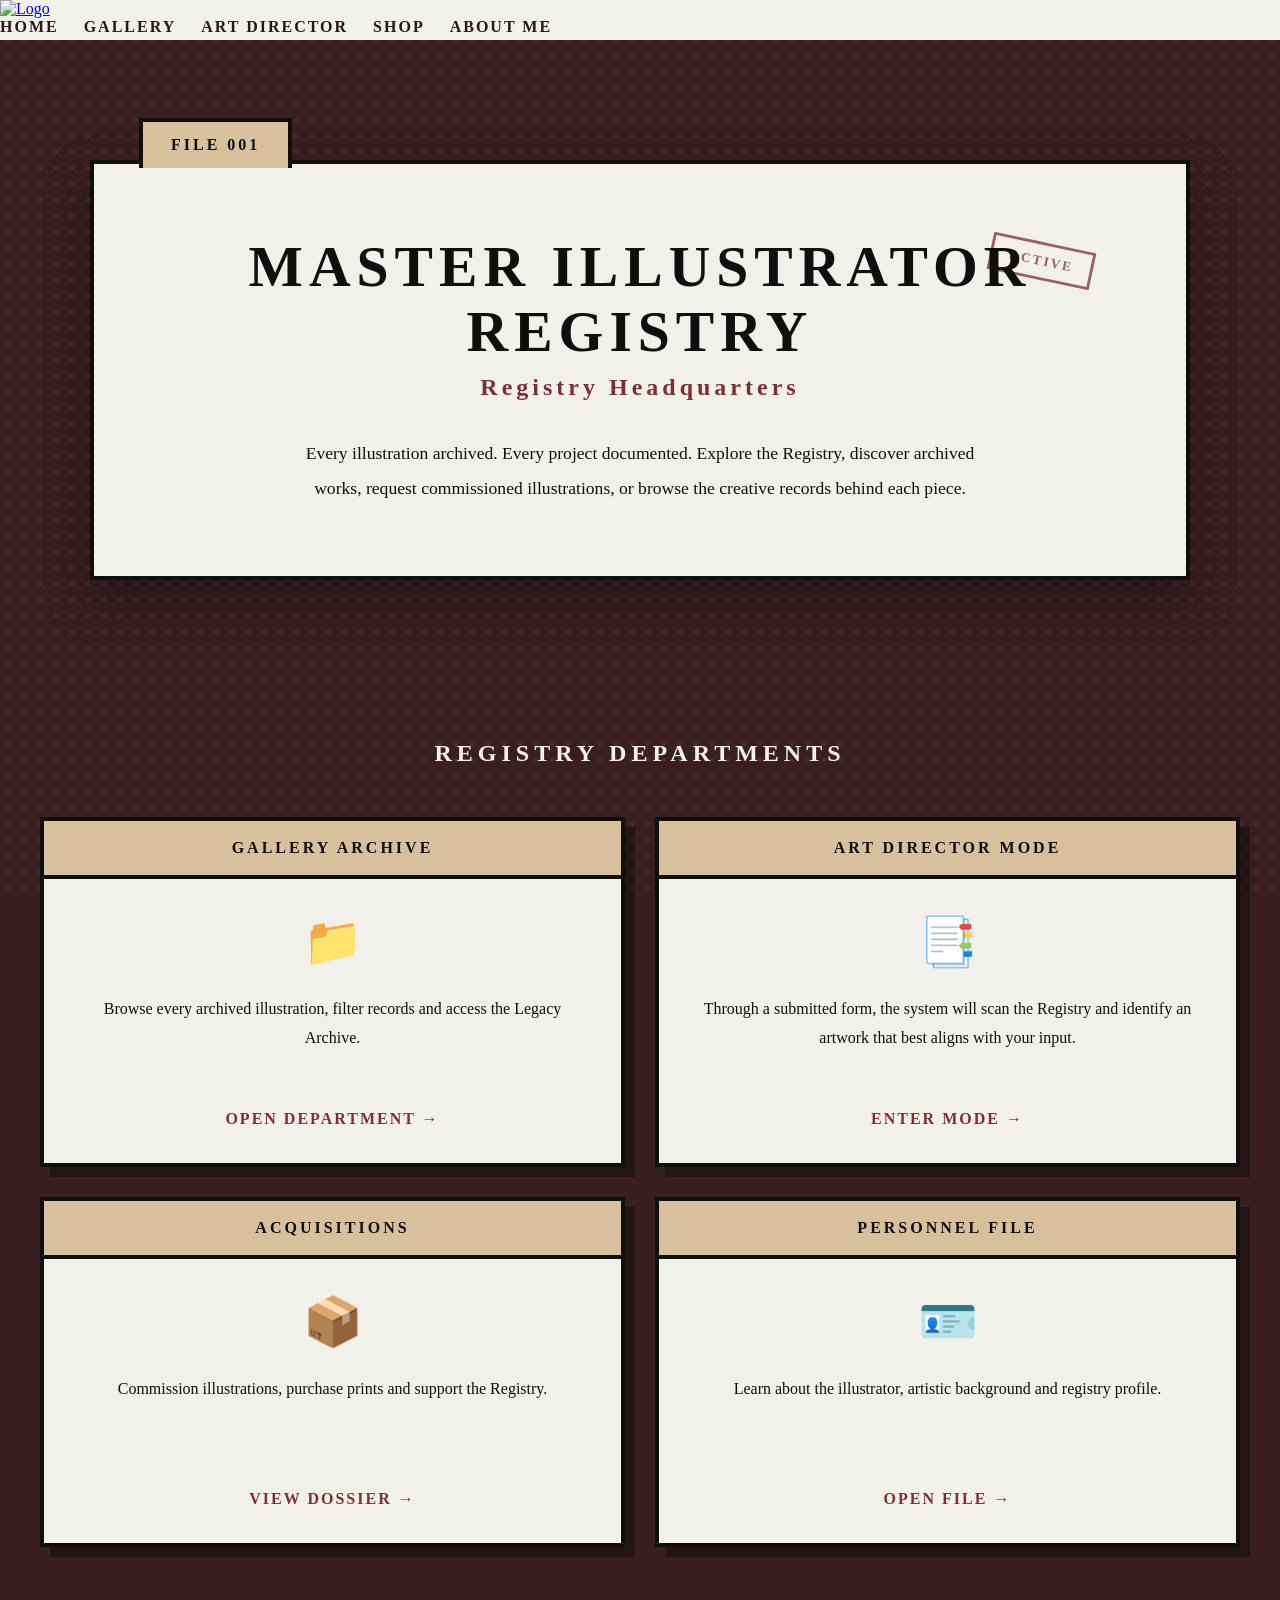
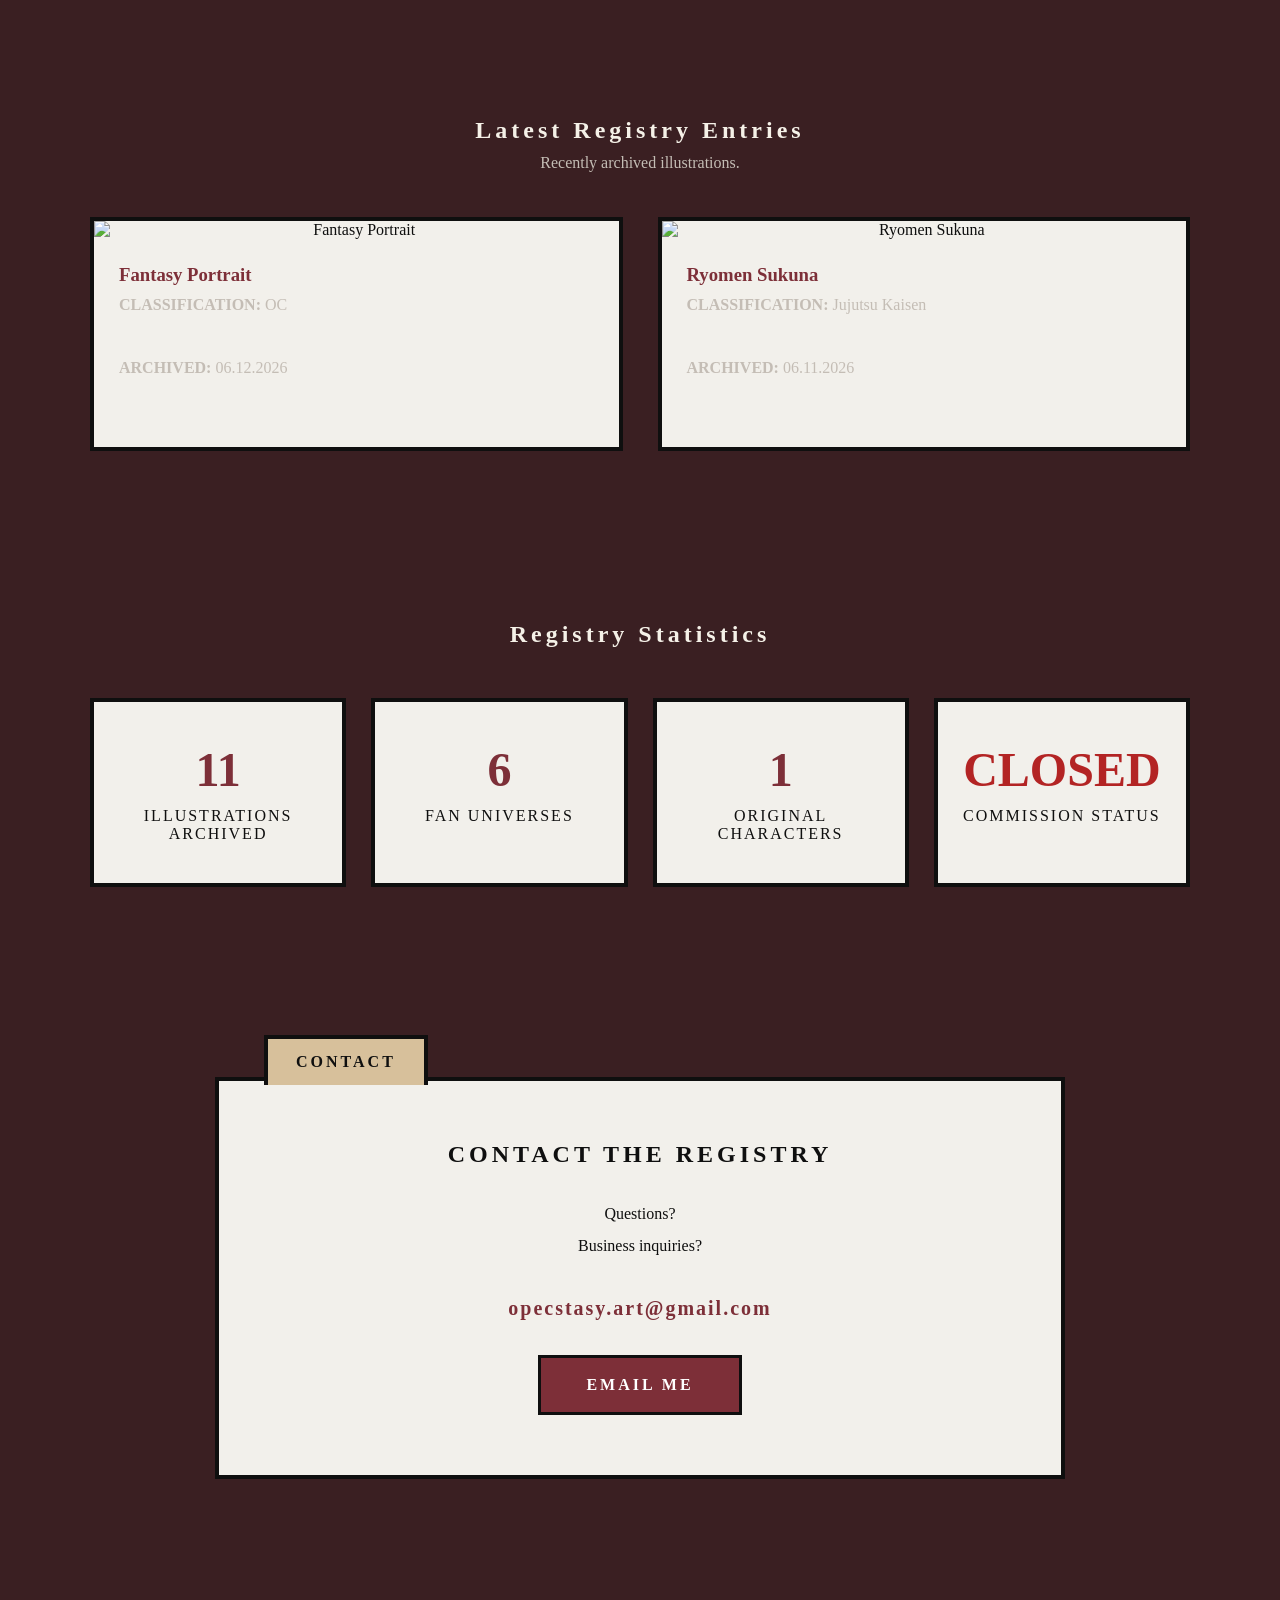
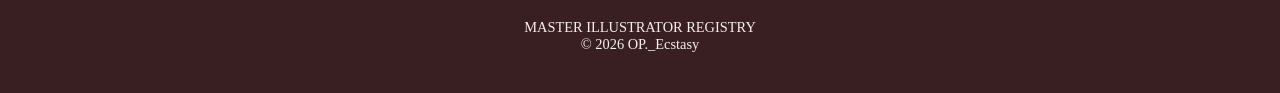
==== index.html @ cd1f7346 "Add files via upload" ====
<!DOCTYPE html>
<html lang="en">

<head>

    <meta charset="UTF-8">

    <meta name="viewport"
          content="width=device-width, initial-scale=1.0">

    <title>Master Illustrator Registry</title>

    <link rel="icon" type="image/svg+xml" href="images/Logo.svg">

    <link rel="stylesheet" href="css/style.css">
    <link rel="stylesheet" href="css/index.css">

</head>

<body>

<header>

    <nav class="navbar">

        <a href="index.html" class="logo">

            <img src="images/logo.svg" alt="Logo">

        </a>

        <ul class="nav-links">

            <li><a href="index.html">Home</a></li>
            <li><a href="gallery.html">Gallery</a></li>
            <li><a href="artdirector.html">Art Director</a></li>
            <li><a href="shop.html">Shop</a></li>
            <li><a href="artcard.html">About Me</a></li>

        </ul>

    </nav>

</header>

<!-- ========================================= -->
<!-- REGISTRY COVER                            -->
<!-- ========================================= -->

<section class="registry-cover">

    <div class="registry-file">

        <div class="file-tab">

            FILE 001

        </div>

        <div class="registry-stamp">

            ACTIVE

        </div>

        <h1>

            MASTER ILLUSTRATOR REGISTRY

        </h1>

        <h2>

            Registry Headquarters

        </h2>

        <p class="registry-intro">

            Every illustration archived.

            Every project documented.

            Explore the Registry, discover archived works,
            request commissioned illustrations, or browse
            the creative records behind each piece.

        </p>

    </div>

</section>

<!-- ========================================= -->
<!-- REGISTRY NAVIGATION                       -->
<!-- ========================================= -->

<section class="registry-navigation">

    <h2>REGISTRY DEPARTMENTS</h2>

    <div class="department-board">

        <a href="gallery.html" class="department-module">

            <div class="module-header">
                GALLERY ARCHIVE
            </div>

            <div class="module-body">

                <div class="module-icon">
                    📁
                </div>

                <p>
                    Browse every archived illustration,
                    filter records and access the Legacy Archive.
                </p>

                <span>OPEN DEPARTMENT →</span>

            </div>

        </a>


        <a href="artdirector.html" class="department-module">

            <div class="module-header">
                ART DIRECTOR MODE
            </div>

            <div class="module-body">

                <div class="module-icon">
                    📑
                </div>

                <p>

                    Through a submitted form, the system will scan
                    the Registry and identify an artwork that best 
                    aligns with your input.
                </p>

                <span>ENTER MODE →</span>

            </div>

        </a>


        <a href="shop.html" class="department-module">

            <div class="module-header">
                ACQUISITIONS
            </div>

            <div class="module-body">

                <div class="module-icon">
                    📦
                </div>

                <p>
                    Commission illustrations,
                    purchase prints and support the Registry.
                </p>

                <span>VIEW DOSSIER →</span>

            </div>

        </a>


        <a href="artcard.html" class="department-module">

            <div class="module-header">
                PERSONNEL FILE
            </div>

            <div class="module-body">

                <div class="module-icon">
                    🪪
                </div>

                <p>
                    Learn about the illustrator,
                    artistic background and registry profile.
                </p>

                <span>OPEN FILE →</span>

            </div>

        </a>

    </div>

</section>

<!-- ========================================= -->
<!-- LATEST ENTRIES                            -->
<!-- ========================================= -->

<section class="latest-registry">

    <h2>

        Latest Registry Entries

    </h2>

    <p>

        Recently archived illustrations.

    </p>

    <div
        id="latestWorks"
        class="latest-grid">

        <!-- index.js generates two newest artworks -->

    </div>

</section>

<!-- ========================================= -->
<!-- REGISTRY STATISTICS                       -->
<!-- ========================================= -->

<section class="registry-statistics">

    <h2>

        Registry Statistics

    </h2>

    <div class="stats-grid">

        <div class="stat-card">

            <h3 id="artCount">

                --

            </h3>

            <p>

                Illustrations Archived

            </p>

        </div>

        <div class="stat-card">

            <h3 id="seriesCount">

                --

            </h3>

            <p>

                Fan Universes

            </p>

        </div>

        <div class="stat-card">

            <h3 id="ocCount">

                --

            </h3>

            <p>

                Original Characters

            </p>

        </div>

        <div class="stat-card">

            <h3
                id="commissionStatus"
                class="status-open">

                --

            </h3>

            <p>

                Commission Status

            </p>

        </div>

    </div>

</section>

<!-- ========================================= -->
<!-- CONTACT                                  -->
<!-- ========================================= -->

<section class="contact-registry">

    <div class="contact-file">

        <div class="file-tab">

            CONTACT

        </div>

        <h2>

            CONTACT THE REGISTRY

        </h2>

        <p>

            Questions?

            <br>

            Business inquiries?

        </p>

        <div
            class="registry-email"
            id="registryEmail">

            registry@email.com

        </div>

        <a
            id="emailButton"
            class="email-button">

            EMAIL ME

        </a>

    </div>

</section>

<footer>

    <p>

        MASTER ILLUSTRATOR REGISTRY

    </p>

    <p>

        © 2026 OP._Ecstasy

    </p>

</footer>

<script src="js/main.js"></script>

<script src="js/index.js"></script>

</body>

</html>
---- css/style.css ----
/* =========================
   GLOBAL STYLES
========================= */


:root {

    --paper: #f2f0eb;

    --dark-paper: #2a1518;

    --cloud: #f5f1e8;

    --ink: #0f0f0f;

    --blood: #7d2f38;

    --blood-light: #a54d57;

    --accent: #d4b98c;

    --gray: #c4bdb5;
}

* {
    margin: 0;
    padding: 0;
    box-sizing: border-box;
}

body {

    background: #3a1f22;

    color: var(--cloud);
}

/* ========================================
         LOGO BACKGROUND
======================================== */

body::before {

    content: "";

    position: fixed;

    inset: 0;

    background:
        url("../images/Logo.svg");

    background-repeat: no-repeat;

    background-position: center;

        filter: invert(1);

    background-size: 900px;

    opacity: .2;

    z-index: -2;
}
/*

body::before {

    content: "";

    position: fixed;

    inset: 0;

    background:
        linear-gradient(
            rgba(242,240,235,.90),
            rgba(242,240,235,.90)
        ),
        url("../images/Logo.svg");

    background-repeat: no-repeat;

    background-position: center;

    background-size: 900px;

    opacity: .5;

    pointer-events: none;

    z-index: -2;
}*/

/* ========================================
   HALFTONE DOT OVERLAY
======================================== */

body::after {

    content: "";

    position: fixed;

    inset: 0;

    background:
        radial-gradient(
            rgba(255, 204, 209, 0.2) 1px,
            transparent 2px
        );

    background-size: 16px 16px;

    opacity: .7;

    pointer-events: none;

    z-index: -1;
}

/* ========================================
   NAVBAR
======================================== */

.navbar {

    position: relative;

    background: var(--paper);

    border-bottom: 4px solid var(--cloud);

    overflow: hidden;
}

.navbar::before {

    content: "";

    position: absolute;

    inset: 0;

    background:
        url("../images/Crush-paper.png");

    background-size: cover;

    opacity: .7;

    pointer-events: none;

    z-index: 0;
}

.navbar > * {

    position: relative;

    z-index: 1;
}

.logo img {

    height: 80px;

    width: auto;

    transition: .3s;
}

.logo img:hover {

    transform:
        rotate(-3deg)
        scale(1.05);
}

.nav-links {

    display: flex;

    list-style: none;

    gap: 25px;
}

.nav-links a {

    text-decoration: none;

    color: var(--dark-paper);

    font-weight: 900;

    text-transform: uppercase;

    letter-spacing: 2px;

    transition: .3s;
}

.nav-links a:hover {

    color: var(--blood);

    transform:
        rotate(-2deg);
}

/* ========================================
   HERO SECTION
======================================== */

.hero {

    min-height: 80vh;

    display: flex;

    justify-content: center;

    align-items: center;

    text-align: center;

    padding: 50px;
}

.hero-content h2 {

    font-size: clamp(3rem, 8vw, 6rem);

    font-weight: 900;

    text-transform: uppercase;

    letter-spacing: 6px;

    color: var(--cloud);

    text-shadow:
        5px 5px 0 var(--blood);

    margin-bottom: 20px;
}

.hero-content p {

    max-width: 700px;

    margin: 0 auto;

    font-size: 1.2rem;

    line-height: 1.8;

    color: var(--gray);
}

/* ========================================
   IMAGE BUTTONS
======================================== */

.hero-buttons {

    display: flex;

    justify-content: center;

    flex-wrap: wrap;

    gap: 40px;

    margin-top: 40px;
}

.image-button {

    position: relative;

    display: inline-block;

    overflow: hidden;
}


.image-button img {

    width: 280px;

    height: auto;

    cursor: pointer;

    transition: .4s ease;

    filter:
        drop-shadow(6px 6px 0 var(--ink));
}


.image-button img:hover {

    transform:
        rotate(-3deg)
        scale(1.08);

    filter:
        grayscale(100%)
        drop-shadow(6px 6px 0 var(--ink))
        blur(4px)
        url(#halftone);

    color: rgba(0,0,0,.55);

}

/*
.image-button::after {

    content: "";

    position: absolute;

    inset: 0;

    color: rgba(0,0,0,.55);

    /* background: ; 

    opacity: 0.15;

    transition: .35s ease;

    pointer-events: none;
}
 
*/

.button-label {

    position: absolute;

    top: 50%;
    left: 50%;

    transform:
        translate(-50%, -50%);

    color: rgb(236, 0, 0); 

    font-size: 2rem;

    font-weight: 900;

    text-transform: uppercase;

    letter-spacing: 3px;

    opacity: 0;

    transition: .4s ease;

    z-index: 2;

    pointer-events: none;
}

.image-button:hover .button-label {

    opacity: 1;

    transform:
        translate(-50%, -50%)
        scale(1.03);
}

/* ========================================
   SECTION HEADINGS
======================================== */

.featured h2,
.gallery-title,
.commission-title {

    font-size: 3rem;

    text-transform: uppercase;

    letter-spacing: 3px;

    margin-bottom: 30px;

    text-shadow:
        3px 3px 0 var(--blood);
}

/* ========================================
   FEATURED ART
======================================== */

.featured {

    padding: 80px 60px;
}

.art-grid {

    display: grid;

    grid-template-columns:
        repeat(auto-fit, minmax(250px, 1fr));

    gap: 30px;
}

.art-card {

    background: white;

    padding: 10px;

    border: 3px solid black;

    box-shadow:
        8px 8px 0 var(--ink);

    transition: .3s;
}

.art-card:hover {

    transform:
        translate(-4px,-4px);

    box-shadow:
        12px 12px 0 var(--blood);
}

.art-card img {

    width: 100%;

    display: block;
}


/* ========================================
   FOOTER
======================================== */

footer {

    text-align: center;

    padding: 40px;

    color: var(--muted);

    font-size: 0.9rem;
}

/* ========================================
   MOBILE
======================================== */

@media (max-width: 768px) {

    .navbar {

        flex-direction: column;

        gap: 20px;
    }

    .card-content {

        flex-direction: column;

        text-align: center;
    }

    .hero-content h2 {

        letter-spacing: 2px;
    }

    .hero-buttons {

        gap: 20px;
    }

    .image-button img {

        width: 200px;
    }
}
---- css/index.css ----
/* ========================================
   REGISTRY COVER
======================================== */

.registry-cover{

    padding:120px 30px 70px;

}

.registry-file{

    position:relative;

    max-width:1100px;

    margin:auto;

    padding:70px 60px;

    background:var(--paper);

    color:var(--ink);

    border:4px solid var(--ink);

    box-shadow:
        0 20px 40px rgba(0,0,0,.35);

    overflow:visible;

}

.registry-file::before{

    content:"";

    position:absolute;

    inset:0;

    background:url("../images/Crush-paper.png");

    background-size:cover;

    opacity:.25;

    pointer-events:none;

}

.registry-file>*{

    position:relative;

    z-index:2;

}

/* ========================================
   FILE TAB
======================================== */

.file-tab{

    position:absolute;

    top:-46px;

    left:45px;

    background:#d7c09b;

    padding:14px 28px;

    border:4px solid var(--ink);

    border-bottom:none;

    font-weight:bold;

    letter-spacing:3px;

    z-index:10;

}

/* ========================================
   STAMP
======================================== */

.registry-stamp{

    position:absolute;

    right:70px;

    top:70px;

    padding:12px 24px;

    border:4px solid var(--blood);

    color:var(--blood);

    font-size:1.2rem;

    font-weight:bold;

    transform:rotate(-12deg);

    letter-spacing:3px;

}

/* ========================================
   HEADINGS
======================================== */

.registry-file h1{

    text-align:center;

    font-size:3.6rem;

    letter-spacing:6px;

    margin-bottom:10px;

}

.registry-file h2{

    text-align:center;

    color:var(--blood);

    letter-spacing:4px;

    margin-bottom:35px;

}

.registry-intro{

    max-width:700px;

    margin:auto;

    text-align:center;

    line-height:2;

    font-size:1.1rem;

}

/* ========================================
   NAVIGATION
======================================== */

/* ========================================
   REGISTRY DEPARTMENTS
======================================== */

.registry-navigation{

    padding:90px 40px;

    text-align:center;

}

.registry-navigation h2{

    margin-bottom:50px;

    letter-spacing:5px;

}

.department-board{

    max-width:1200px;

    margin:auto;

    display:grid;

    grid-template-columns:repeat(2,1fr);

    gap:30px;

}

.department-module{

    text-decoration:none;

    color:var(--ink);

    background:var(--paper);

    border:4px solid var(--ink);

    position:relative;

    overflow:hidden;

    transition:.35s;

    box-shadow:
        10px 10px 0 rgba(0,0,0,.35);

}

.department-module::before{

    content:"";

    position:absolute;

    inset:0;

    background:url("../images/Crush-paper.png");

    background-size:cover;

    opacity:.18;

    pointer-events:none;

}

.module-header{

    position:relative;

    z-index:2;

    background:#d7c09b;

    border-bottom:4px solid var(--ink);

    padding:18px;

    font-weight:bold;

    letter-spacing:3px;

}

.module-body{

    position:relative;

    z-index:2;

    padding:35px;

}

.module-icon{

    font-size:3rem;

    margin-bottom:25px;

}

.module-body p{

    line-height:1.8;

    min-height:90px;

}

.module-body span{

    display:inline-block;

    margin-top:25px;

    color:var(--blood);

    font-weight:bold;

    letter-spacing:2px;

}

.department-module:hover{

    transform:
        translateY(-8px)
        rotate(-1deg);

    box-shadow:
        14px 14px 0 var(--blood);

}

.department-module:hover .module-icon{

    transform:scale(1.15);

    transition:.3s;

}

@media(max-width:900px){

    .department-board{

        grid-template-columns:1fr;

    }

}

/* ========================================
   LATEST WORK
======================================== */

.latest-registry{

    padding:80px 40px;

    text-align:center;

}

.latest-registry h2{

    letter-spacing:4px;

    margin-bottom:10px;

}

.latest-registry p{

    color:var(--gray);

    margin-bottom:45px;

}

.latest-grid{

    display:grid;

    grid-template-columns:repeat(2,1fr);

    gap:35px;

    max-width:1100px;

    margin:auto;

}

.latest-card{

    background:var(--paper);

    color:var(--ink);

    border:4px solid var(--ink);

    overflow:hidden;

    transition:.3s;

}

.latest-card:hover{

    transform:translateY(-6px);

}

.latest-card img{

    width:100%;

    display:block;

}

.latest-info{

    padding:25px;

    text-align:left;

}

.latest-info h3{

    margin-bottom:10px;

    color:var(--blood);

}

/* ========================================
   STATS
======================================== */

.registry-statistics{

    padding:90px 40px;

    text-align:center;

}

.registry-statistics h2{

    letter-spacing:4px;

    margin-bottom:50px;

}

.stats-grid{

    display:grid;

    grid-template-columns:repeat(auto-fit,minmax(220px,1fr));

    gap:25px;

    max-width:1100px;

    margin:auto;

}

.stat-card{

    background:var(--paper);

    color:var(--ink);

    border:4px solid var(--ink);

    padding:40px 20px;

    transition:.3s;

}

.stat-card:hover{

    transform:translateY(-6px);

}

.stat-card h3{

    font-size:3rem;

    color:var(--blood);

    margin-bottom:10px;

}

.stat-card p{

    text-transform:uppercase;

    letter-spacing:2px;

}

/* ========================================
   CONTACT
======================================== */

.contact-registry{

    padding:100px 30px;

}

.contact-file{

    position:relative;

    max-width:850px;

    margin:auto;

    background:var(--paper);

    color:var(--ink);

    border:4px solid var(--ink);

    padding:60px;

    text-align:center;

}

.contact-file h2{

    letter-spacing:4px;

    margin-bottom:30px;

}

.contact-file p{

    line-height:2;

    margin-bottom:35px;

}

.registry-email{

    font-size:1.25rem;

    font-weight:bold;

    letter-spacing:2px;

    margin-bottom:35px;

    color:var(--blood);

}

.email-button{

    display:inline-block;

    background:var(--blood);

    color:white;

    padding:18px 45px;

    text-decoration:none;

    font-weight:bold;

    letter-spacing:3px;

    border:3px solid var(--ink);

    transition:.3s;

}

.email-button:hover{

    background:var(--blood-light);

    transform:translateY(-4px);

}

/* ========================================
   MOBILE
======================================== */

@media(max-width:900px){

    .registry-file{

        padding:45px 25px;

    }

    .registry-file h1{

        font-size:2.2rem;

    }

    .registry-stamp{

        position:static;

        display:inline-block;

        margin:25px auto;

    }

    .latest-grid{

        grid-template-columns:1fr;

    }

    .department-grid{

        grid-template-columns:1fr;

    }

    .stats-grid{

        grid-template-columns:1fr 1fr;

    }

}

@media(max-width:600px){

    .stats-grid{

        grid-template-columns:1fr;

    }

    .contact-file{

        padding:35px 20px;

    }

}

@keyframes dossierOpen{

    from{
        opacity:0;
        transform: translateY(80px);
    }

    to{
        opacity:1;
        transform: translateY(0);
    }
}


.registry-stamp{

    opacity:0;
    transform: rotate(5deg) scale(.2);
    transition:.5s;
}


.registry-stamp.active{

    opacity:.75;
    transform: rotate(12deg) scale(.7);
}


.registry-file{

    animation: dossierOpen .8s ease-out forwards;
}
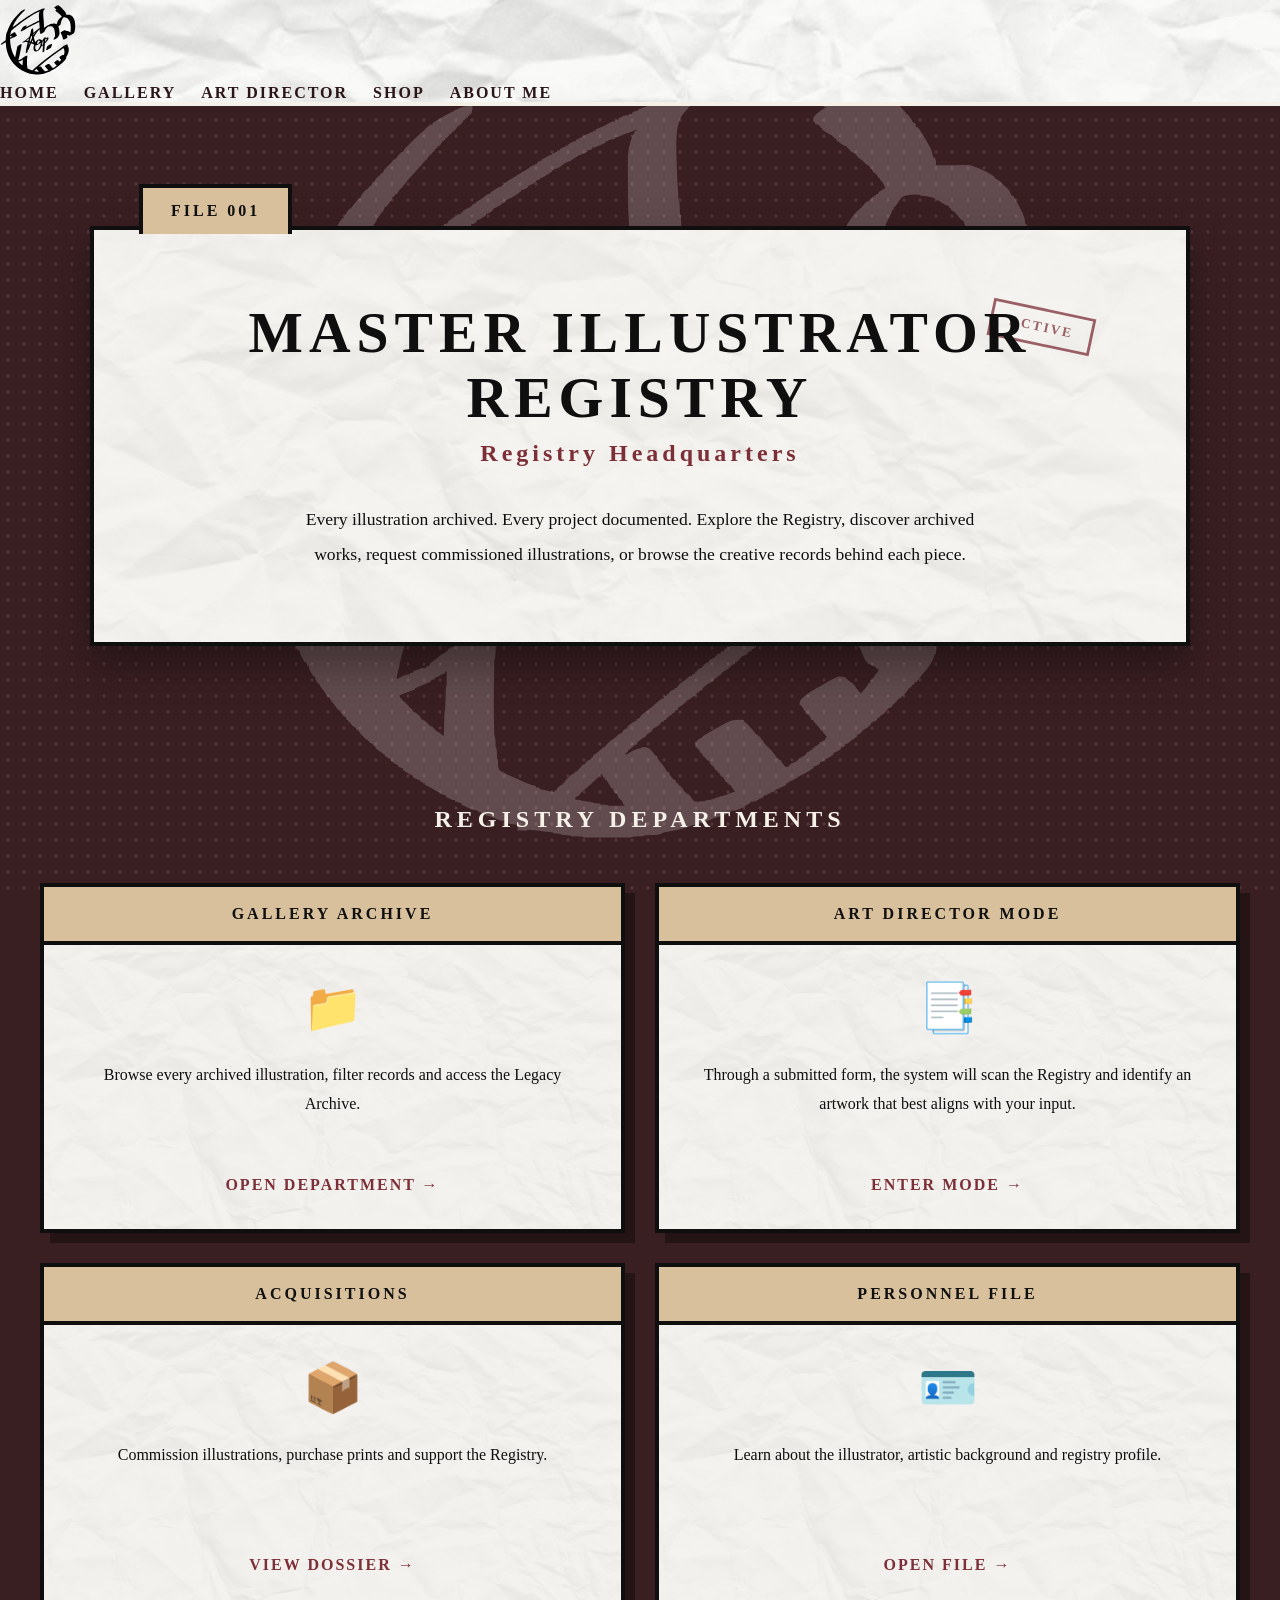
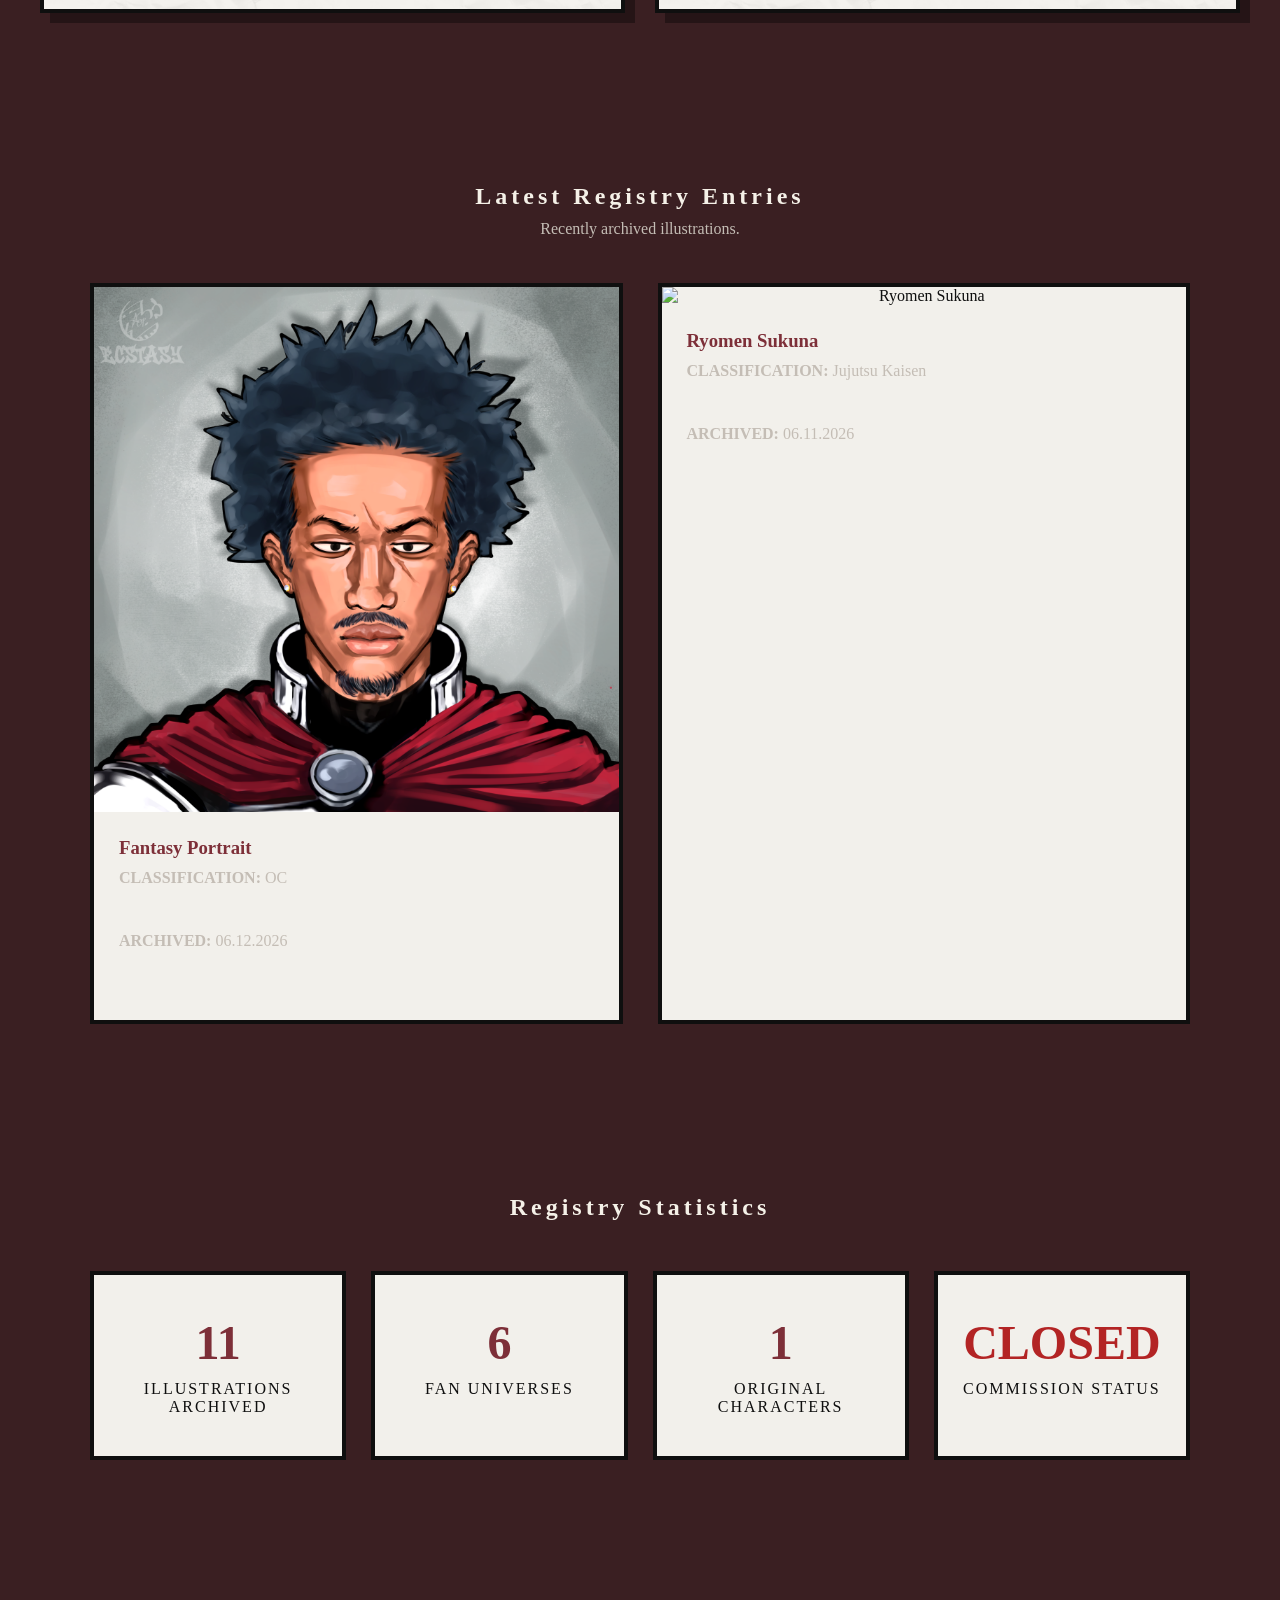
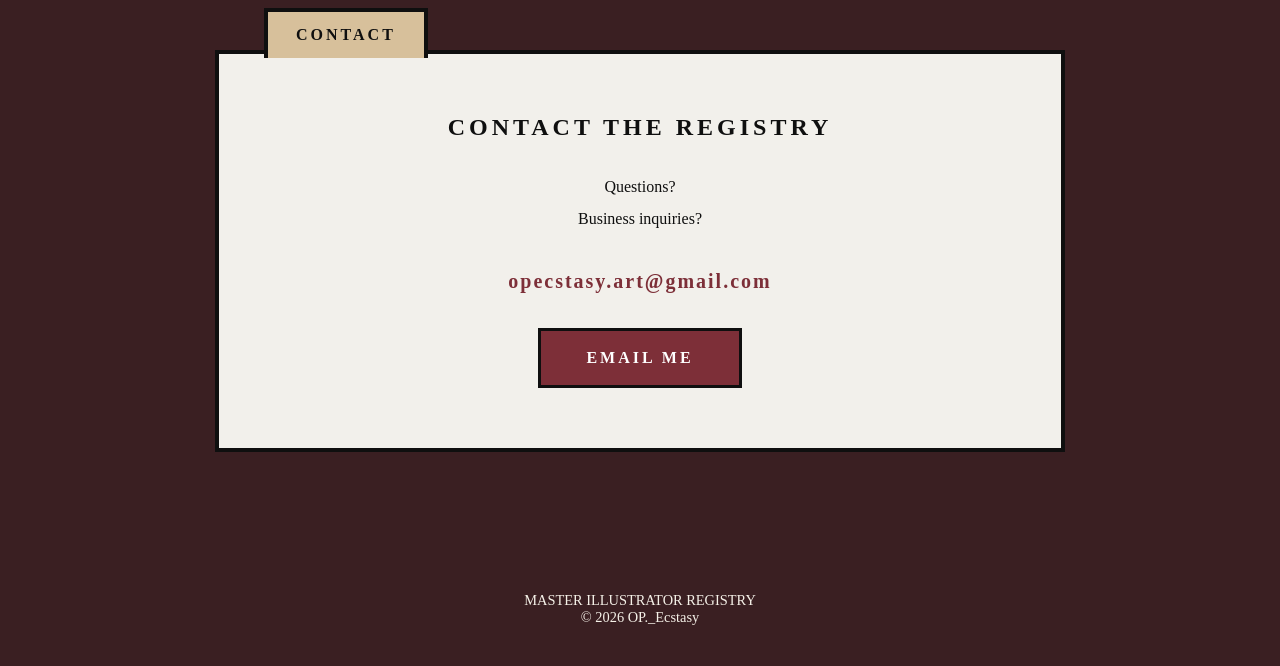
==== commit 449228c7: "Update index.html" ====
--- a/index.html
+++ b/index.html
@@ -25,7 +25,7 @@
 
         <a href="index.html" class="logo">
 
-            <img src="images/logo.svg" alt="Logo">
+            <img src="images/Logo.svg" alt="Logo">
 
         </a>
 
@@ -386,4 +386,4 @@
 
 </body>
 
-</html>+</html>
